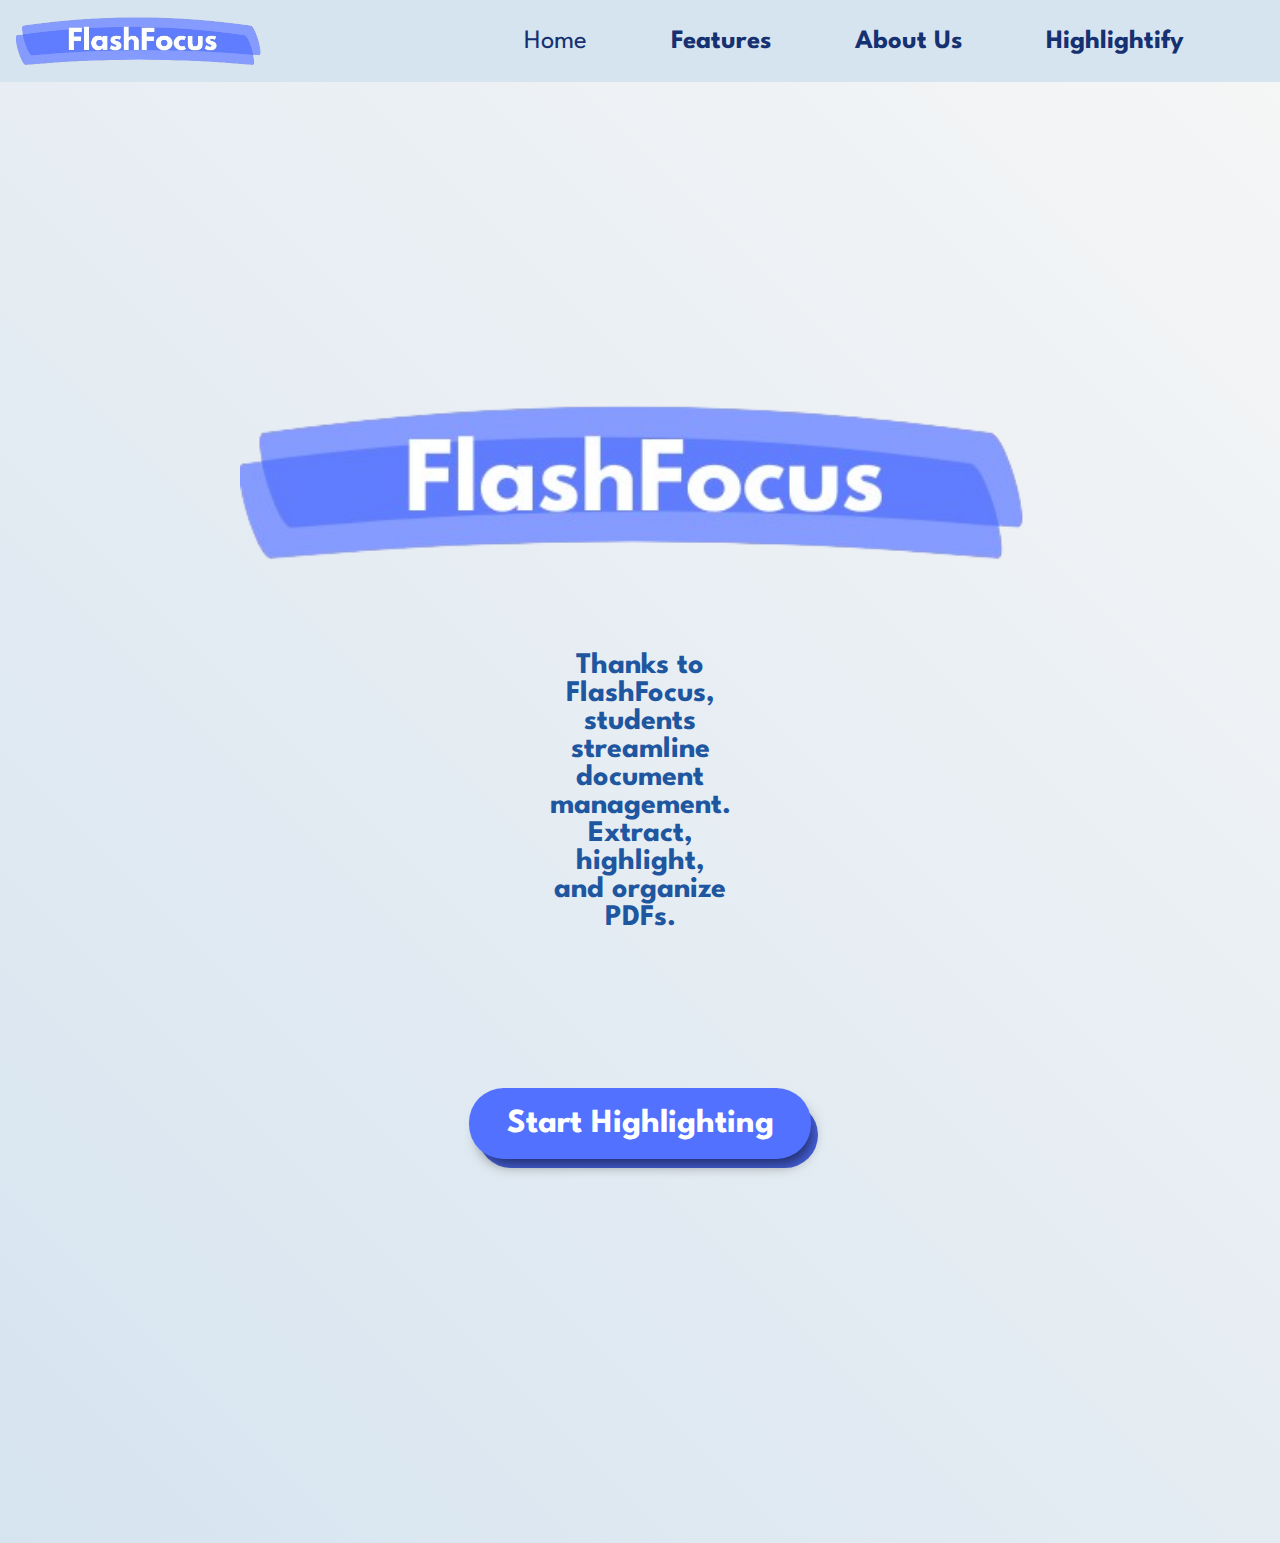
==== index.html @ 3dca3040 "bolded the buttons" ====
<!DOCTYPE html>
<html lang="en">
<head>
    <meta charset="UTF-8">
    <meta name="viewport" content="width=device-width, initial-scale=1.0">
    
    <link rel="stylesheet" href="css/home.css">

    <link rel="preconnect" href="https://fonts.googleapis.com">
    <link rel="preconnect" href="https://fonts.gstatic.com" crossorigin>
    <link href="https://fonts.googleapis.com/css2?family=League+Spartan:wght@100..900&display=swap" rel="stylesheet">


    <title>FlashFocus</title>
</head>
<body>
    <header>
        <img src="assets/images/long-logo.png" alt="Logo" height="50">
        <nav>
            <a href="index.html">Home</a>
            <a href="html/features.html"><strong>Features</strong></a>
            <a href="html/about-us.html"><strong>About Us</strong></a>
            <a href="html/highlightify.html"><strong>Highlightify</strong></a>
        </nav>
    </header>

    <main>
        <img src="assets/images/long-logo.png" alt="Long-Logo" width="800">
        <p>Thanks to FlashFocus, students streamline document management. Extract, highlight, and organize PDFs.</p>
        <div id="call-to-action">
            <h3>Start Highlighting</h3>
            <div id="blue-oval"></div>
        </div>
    </main>
</body>
</html>
---- css/home.css ----
.league-spartan-1 {
    font-family: "League Spartan";
    font-optical-sizing: auto;
    font-weight: 200;
    font-style: normal;
}

* {
    margin: 0;
    padding: 0;
    font-family: 'League Spartan';
}

:root {
    --1 : #163172;
    --2 : #1E56A0;
    --3 : #D6E4F0;
    --4 : #F6F6F6;
}

body {
    background-image: linear-gradient(45deg, var(--3), var(--4));
}

header {
    display: flex;
    padding: 1em;
    flex-direction: row;
    align-items: center;
    justify-content: space-between;
    flex-wrap: nowrap;
    background-color: var(--3);
}

nav a {
    text-decoration: none;
    color: var(--1);
    font-size: 20pt;

    padding-right: 3em;
}

main {
    padding-top: 20em;
    padding-bottom: 24em;
    display: flex;
    flex-direction: column;
    align-items: center;
    text-align: center;
}

main p {
    font-weight: 700;
    font-size: 30px;
    padding-left: 32em;
    padding-right: 32em;
    padding-top: 3em;
    color: var(--2);
}

#call-to-action {
    position: relative;
    margin-top: 5.4em;
    color: white;
    font-size: 1.8em;
    background-color: #5271FF;
    padding: 0.7em;
    padding-left: 1.3em;
    padding-right: 1.3em;
    border-radius: 1.2em;
    box-shadow: 5px 10px 14px -5px rgba(0,0,0,0.57);
}

#blue-oval {
    z-index: -1;
    position: absolute;
    width: 11.8em;
    height: 2.3em;
    border-radius: 1.2em;
    background-color: #4762DF;
    left: .3em;
    top: 0.5em;
}

/* hello
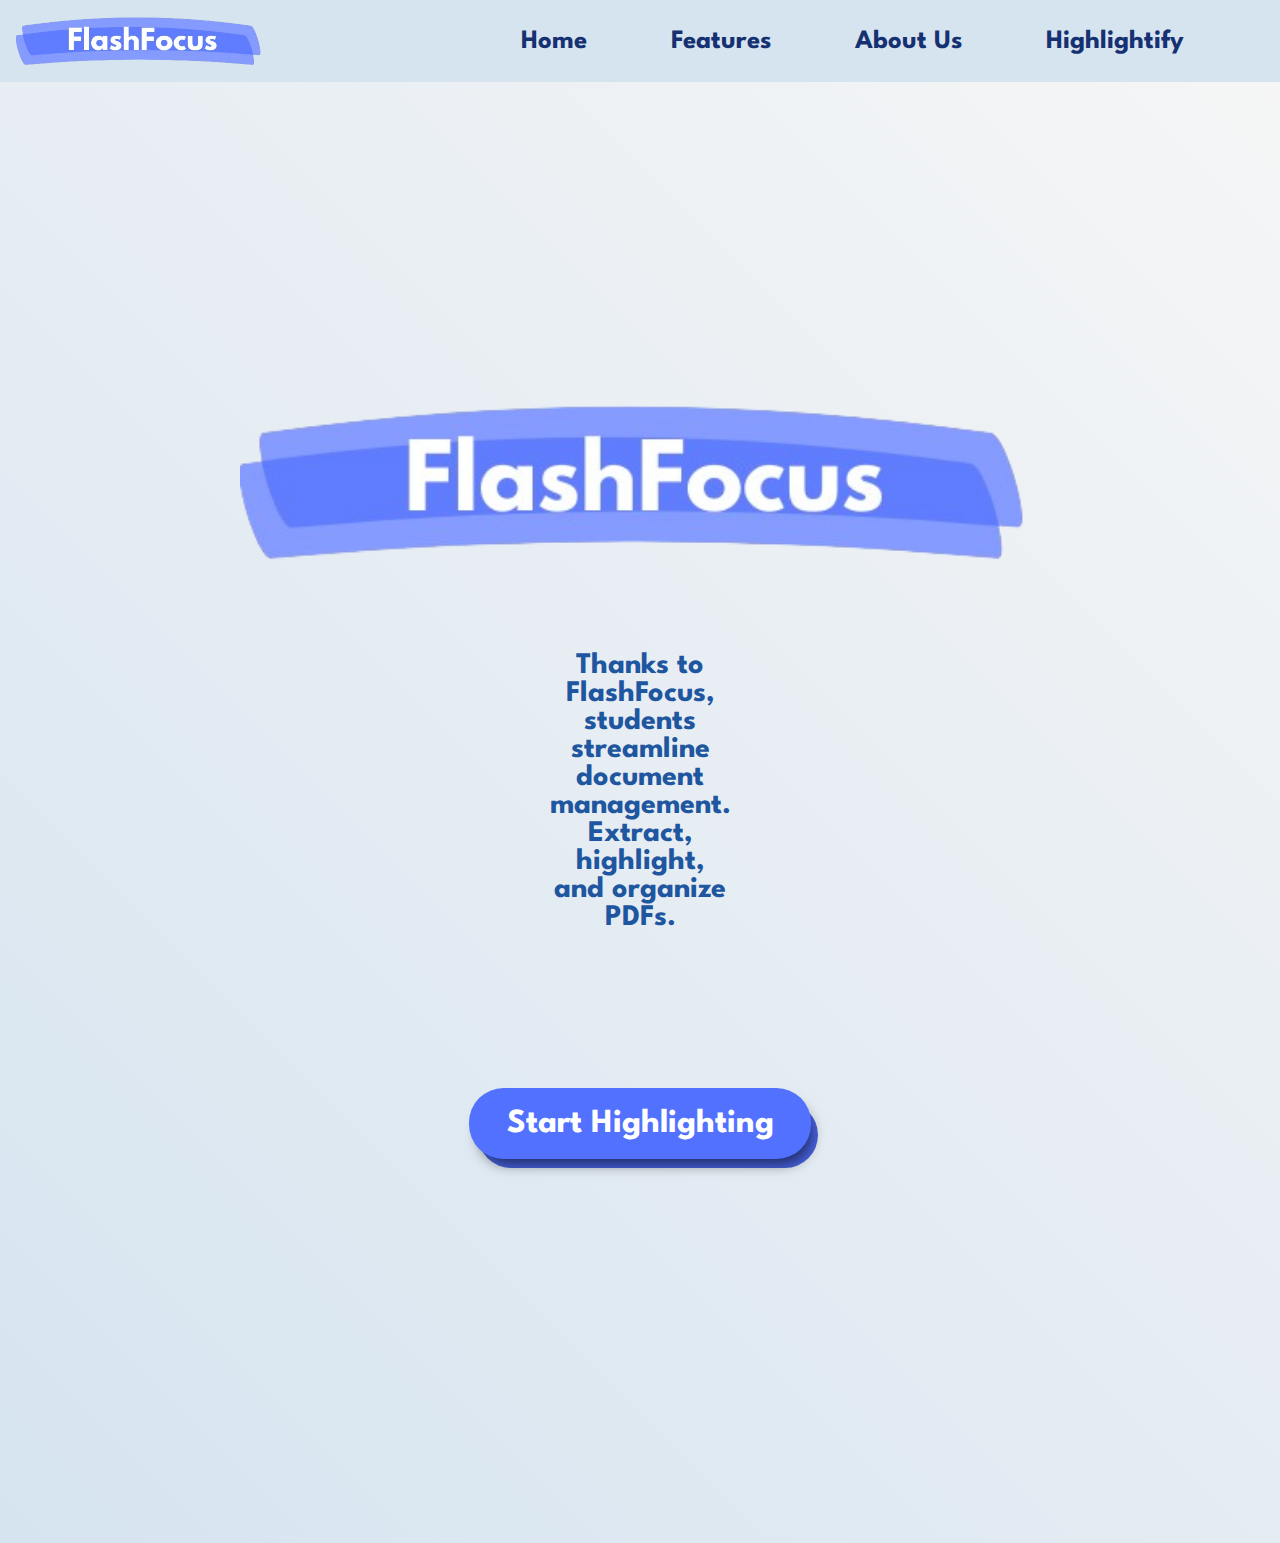
==== commit 07566057: "bolded "Home"" ====
--- a/index.html
+++ b/index.html
@@ -17,7 +17,7 @@
     <header>
         <img src="assets/images/long-logo.png" alt="Logo" height="50">
         <nav>
-            <a href="index.html">Home</a>
+            <a href="index.html"><strong>Home</strong></a>
             <a href="html/features.html"><strong>Features</strong></a>
             <a href="html/about-us.html"><strong>About Us</strong></a>
             <a href="html/highlightify.html"><strong>Highlightify</strong></a>
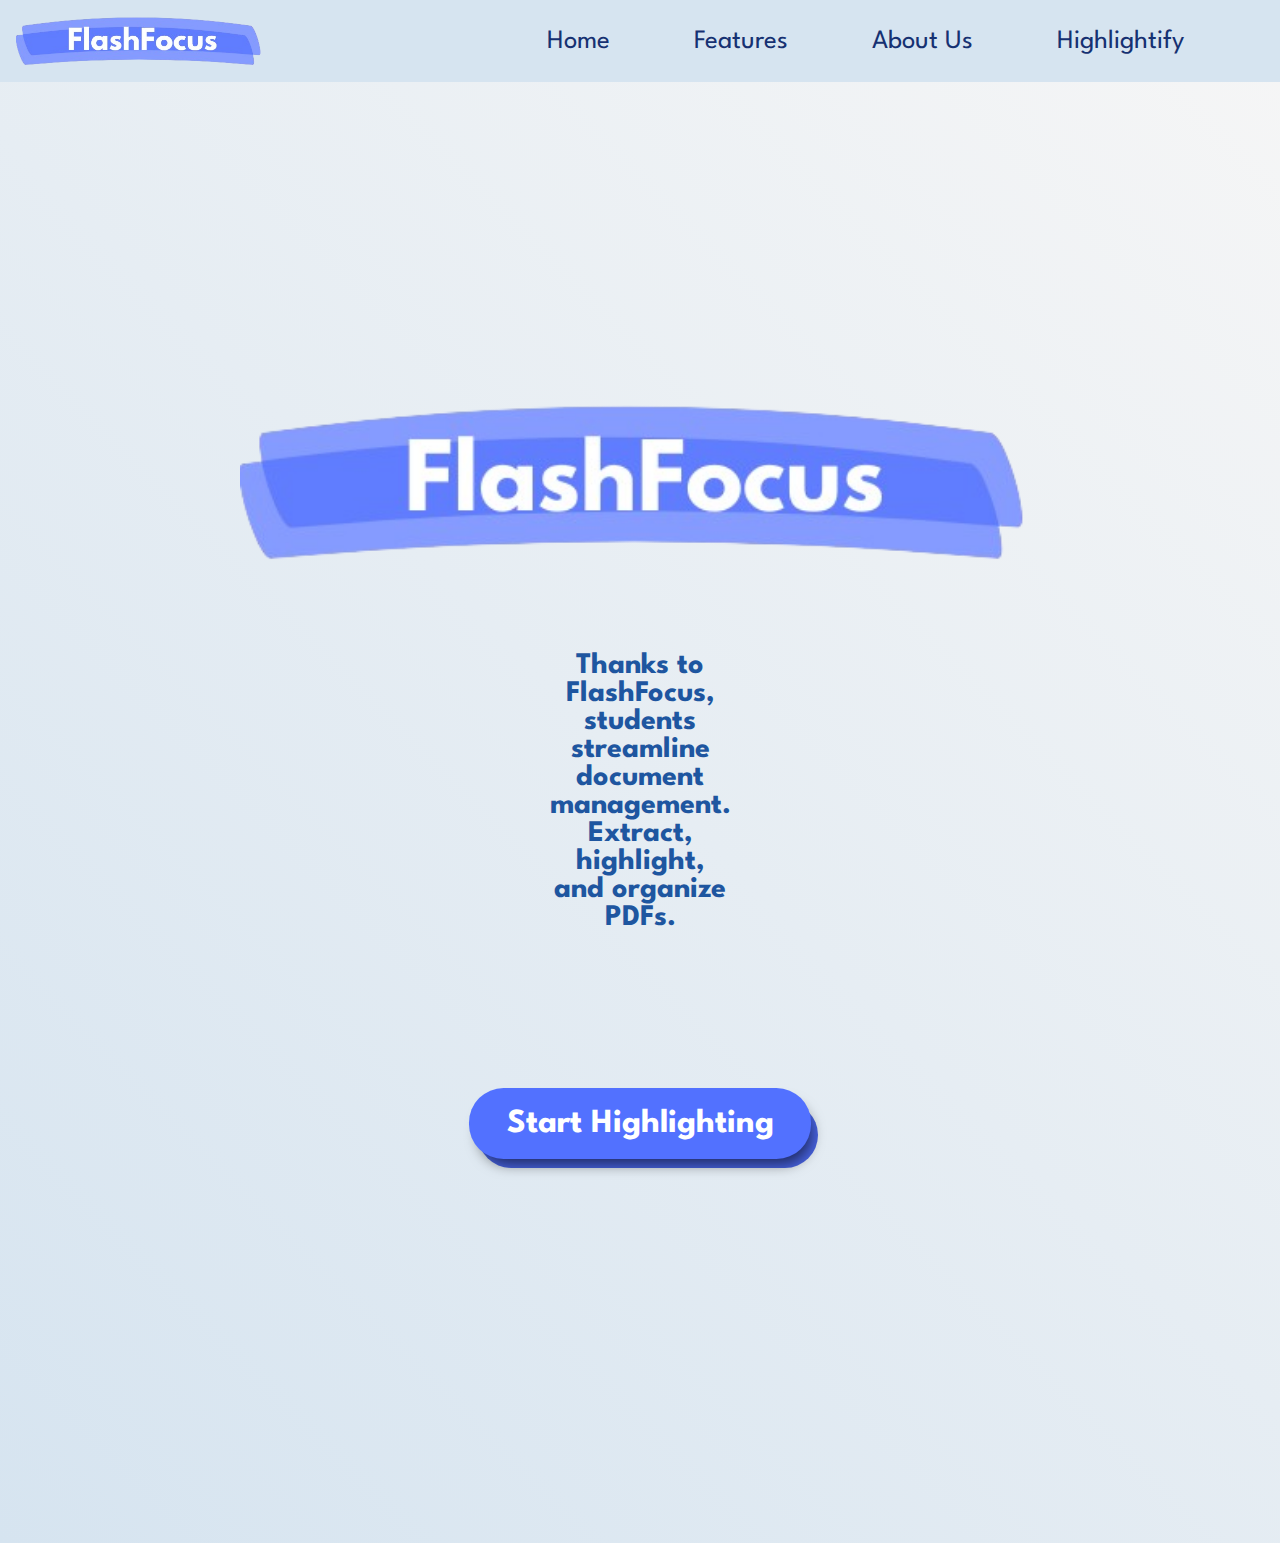
==== commit 32ab3ca3: "unhighlighted the sections" ====
--- a/index.html
+++ b/index.html
@@ -17,10 +17,10 @@
     <header>
         <img src="assets/images/long-logo.png" alt="Logo" height="50">
         <nav>
-            <a href="index.html"><strong>Home</strong></a>
-            <a href="html/features.html"><strong>Features</strong></a>
-            <a href="html/about-us.html"><strong>About Us</strong></a>
-            <a href="html/highlightify.html"><strong>Highlightify</strong></a>
+            <a href="index.html">Home</a>
+            <a href="html/features.html">Features</a>
+            <a href="html/about-us.html">About Us</a>
+            <a href="html/highlightify.html">Highlightify</a>
         </nav>
     </header>
 
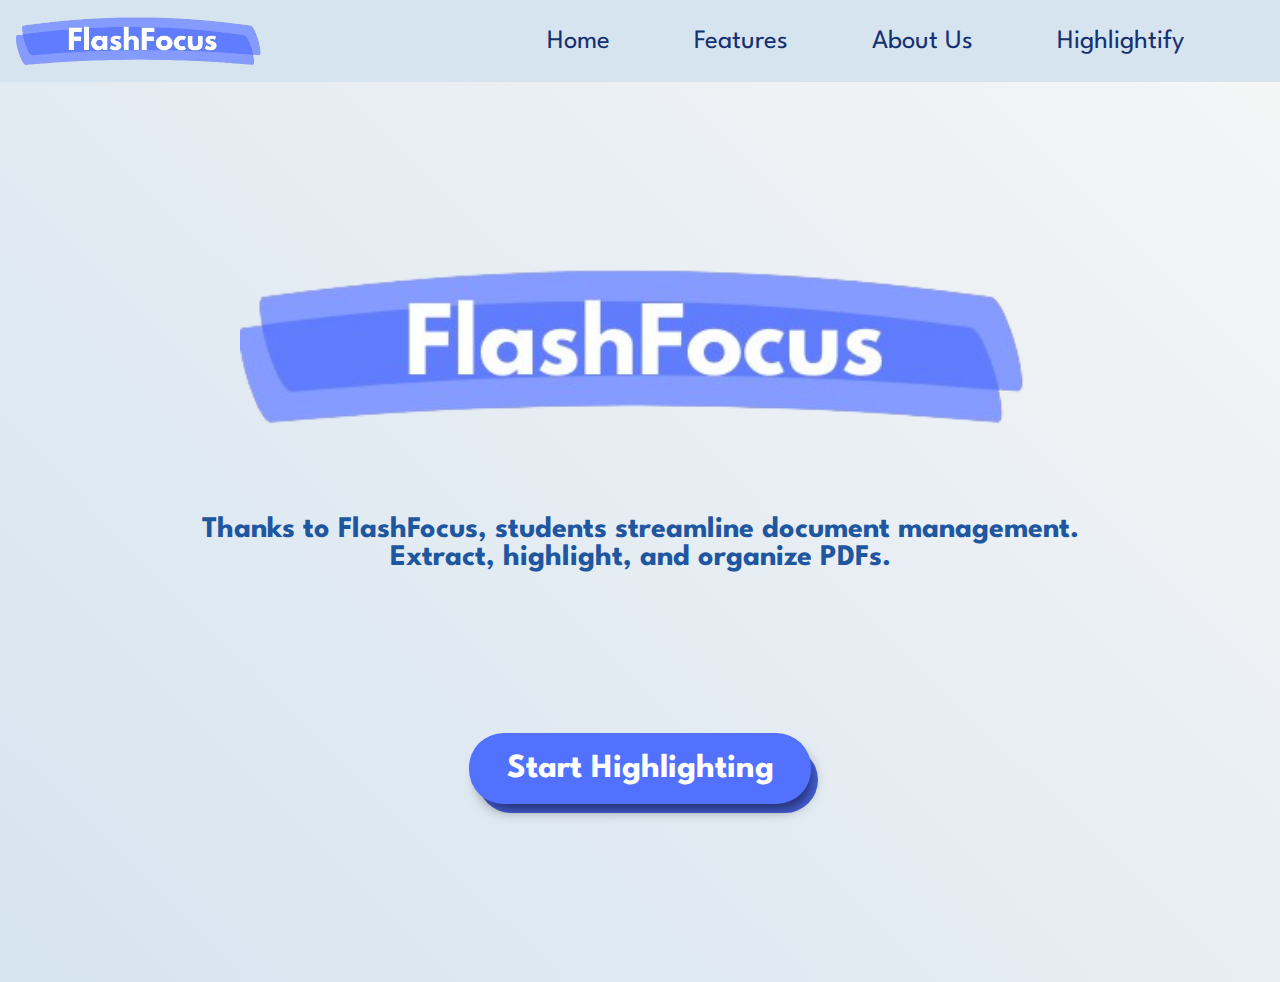
==== commit e44a8831: "fixing stuff" ====
--- a/index.html
+++ b/index.html
@@ -19,14 +19,14 @@
         <nav>
             <a href="index.html">Home</a>
             <a href="html/features.html">Features</a>
-            <a href="html/about-us.html">About Us</a>
+            <a href="about-us.html">About Us</a>
             <a href="html/highlightify.html">Highlightify</a>
         </nav>
     </header>
 
     <main>
         <img src="assets/images/long-logo.png" alt="Long-Logo" width="800">
-        <p>Thanks to FlashFocus, students streamline document management. Extract, highlight, and organize PDFs.</p>
+        <p style="text-align: center;">Thanks to FlashFocus, students streamline document management.<br>Extract, highlight, and organize PDFs.</p>
         <div id="call-to-action">
             <h3>Start Highlighting</h3>
             <div id="blue-oval"></div>
--- a/css/home.css
+++ b/css/home.css
@@ -1,10 +1,4 @@
-.league-spartan-1 {
-    font-family: "League Spartan";
-    font-optical-sizing: auto;
-    font-weight: 200;
-    font-style: normal;
-}
-
+/* Reset margin and padding for all elements */
 * {
     margin: 0;
     padding: 0;
@@ -20,6 +14,7 @@
 
 body {
     background-image: linear-gradient(45deg, var(--3), var(--4));
+    overflow: hidden; /* Disable scrolling for the entire page */
 }
 
 header {
@@ -36,24 +31,23 @@
     text-decoration: none;
     color: var(--1);
     font-size: 20pt;
-
     padding-right: 3em;
 }
 
 main {
-    padding-top: 20em;
-    padding-bottom: 24em;
+    height: 100vh; /* Set the height of the main element to 100% of the viewport height */
     display: flex;
     flex-direction: column;
     align-items: center;
-    text-align: center;
+    justify-content: center;
+    overflow: hidden; /* Disable scrolling for the main content */
 }
 
 main p {
     font-weight: 700;
     font-size: 30px;
-    padding-left: 32em;
-    padding-right: 32em;
+    padding-left: 1em; /* Adjusted padding */
+    padding-right: 1em; /* Adjusted padding */
     padding-top: 3em;
     color: var(--2);
 }
@@ -67,6 +61,7 @@
     padding: 0.7em;
     padding-left: 1.3em;
     padding-right: 1.3em;
+    top: 0.2em;
     border-radius: 1.2em;
     box-shadow: 5px 10px 14px -5px rgba(0,0,0,0.57);
 }
@@ -81,5 +76,3 @@
     left: .3em;
     top: 0.5em;
 }
-
-/* hello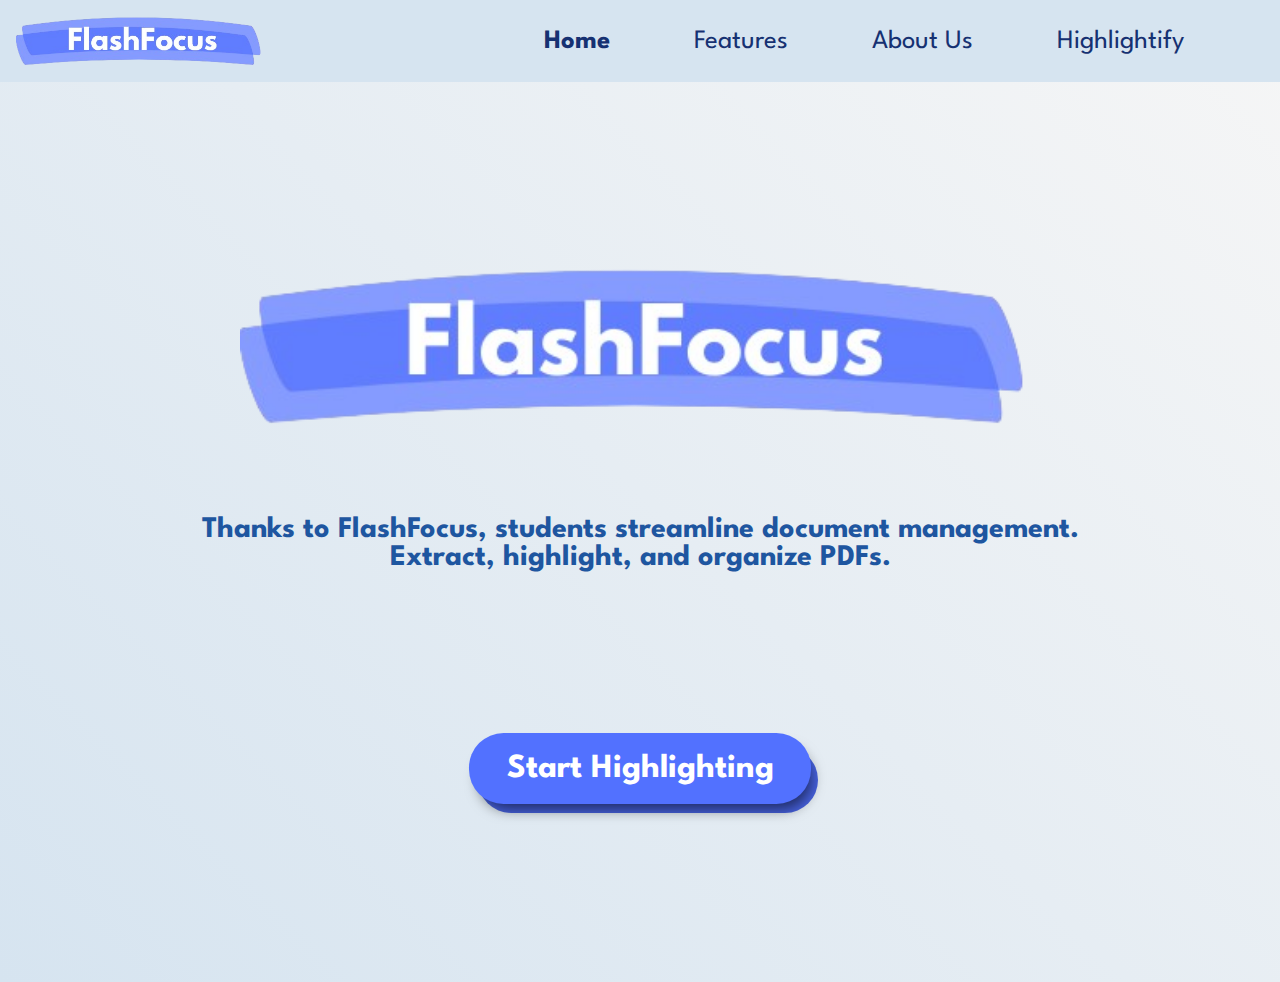
==== commit 1e7248e7: "working on the about section" ====
--- a/index.html
+++ b/index.html
@@ -17,7 +17,7 @@
     <header>
         <img src="assets/images/long-logo.png" alt="Logo" height="50">
         <nav>
-            <a href="index.html">Home</a>
+            <a href="index.html"><strong>Home</strong></a>
             <a href="html/features.html">Features</a>
             <a href="about-us.html">About Us</a>
             <a href="html/highlightify.html">Highlightify</a>
